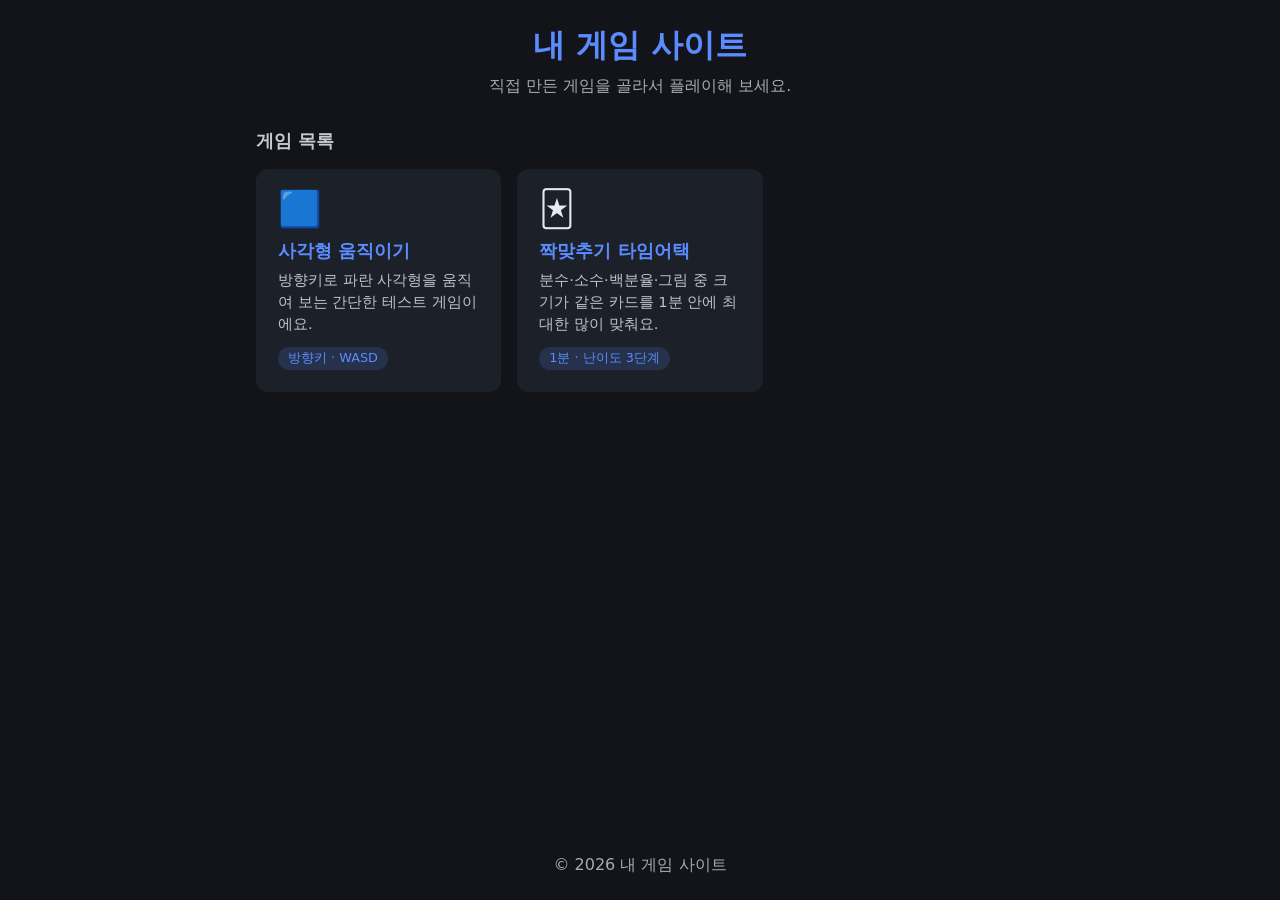
==== index.html @ e2e614ee "Add files via upload" ====
<!DOCTYPE html>
<html lang="ko">
<head>
  <meta charset="UTF-8">
  <meta name="viewport" content="width=device-width, initial-scale=1">
  <title>내 게임 사이트</title>
  <link rel="stylesheet" href="style.css">
</head>
<body>
  <header>
    <h1>내 게임 사이트</h1>
    <p>직접 만든 게임을 골라서 플레이해 보세요.</p>
  </header>

  <main>
    <h2 class="list-title">게임 목록</h2>
    <ul class="game-list">
      <li>
        <a class="game-card" href="square.html">
          <div class="icon">🟦</div>
          <h3>사각형 움직이기</h3>
          <p>방향키로 파란 사각형을 움직여 보는 간단한 테스트 게임이에요.</p>
          <span class="tag">방향키 · WASD</span>
        </a>
      </li>
      <li>
        <a class="game-card" href="card.html">
          <div class="icon">🃏</div>
          <h3>짝맞추기 타임어택</h3>
          <p>분수·소수·백분율·그림 중 크기가 같은 카드를 1분 안에 최대한 많이 맞춰요.</p>
          <span class="tag">1분 · 난이도 3단계</span>
        </a>
      </li>
    </ul>
  </main>

  <footer>
    <p>&copy; 2026 내 게임 사이트</p>
  </footer>
</body>
</html>
---- style.css ----
:root {
  --bg: #12141a;
  --panel: #1c2029;
  --panel-hover: #242a36;
  --text: #e8eaf0;
  --accent: #5b8cff;
}

* { box-sizing: border-box; }

body {
  margin: 0;
  min-height: 100vh;
  display: flex;
  flex-direction: column;
  align-items: center;
  background: var(--bg);
  color: var(--text);
  font-family: system-ui, -apple-system, "Noto Sans KR", sans-serif;
}

a { color: var(--accent); }

header, footer { text-align: center; padding: 24px 16px; }
header h1 { margin: 0 0 8px; color: var(--accent); }
header p, footer p { margin: 0; opacity: 0.7; }

main {
  width: 100%;
  max-width: 800px;
  padding: 0 16px;
  flex: 1;
}

/* ---------- 첫 페이지: 게임 목록 ---------- */
.list-title { margin: 8px 0 16px; font-size: 1.1rem; opacity: 0.85; }

.game-list {
  list-style: none;
  margin: 0;
  padding: 0;
  display: grid;
  grid-template-columns: repeat(auto-fill, minmax(240px, 1fr));
  gap: 16px;
}

.game-card {
  display: block;
  height: 100%;
  padding: 20px;
  border: 2px solid transparent;
  border-radius: 12px;
  background: var(--panel);
  color: var(--text);
  text-decoration: none;
  transition: transform .12s, background .12s, border-color .12s;
}
.game-card:hover,
.game-card:focus-visible {
  background: var(--panel-hover);
  border-color: var(--accent);
  transform: translateY(-3px);
  outline: none;
}
.game-card .icon { font-size: 2.2rem; line-height: 1; margin-bottom: 12px; }
.game-card h3 { margin: 0 0 6px; font-size: 1.15rem; color: var(--accent); }
.game-card p { margin: 0 0 12px; font-size: .92rem; line-height: 1.5; opacity: 0.8; }
.game-card .tag {
  display: inline-block;
  padding: 3px 10px;
  border-radius: 999px;
  background: rgba(91, 140, 255, .16);
  color: var(--accent);
  font-size: .8rem;
}

/* ---------- 게임 페이지 ---------- */
.back-link {
  display: inline-block;
  margin: 4px 0 12px;
  font-size: .95rem;
  text-decoration: none;
}
.back-link:hover { text-decoration: underline; }

.game-page-title { margin: 0 0 12px; font-size: 1.4rem; color: var(--accent); }

.game-frame {
  background: var(--panel);
  border-radius: 12px;
  padding: 12px;
}

/* 화면 크기에 맞춰 게임 캔버스가 줄어들도록 */
canvas {
  display: block;
  width: 100%;
  height: auto;
  border-radius: 8px;
  background: #000;
  outline: none;
  touch-action: none;
}

.game-frame iframe {
  display: block;
  width: 100%;
  height: 900px;
  border: 0;
  border-radius: 8px;
  background: #f3f5f9;
}

.hint { text-align: center; opacity: 0.6; font-size: 14px; }
.open-link { text-align: center; font-size: 14px; margin: 12px 0 0; }
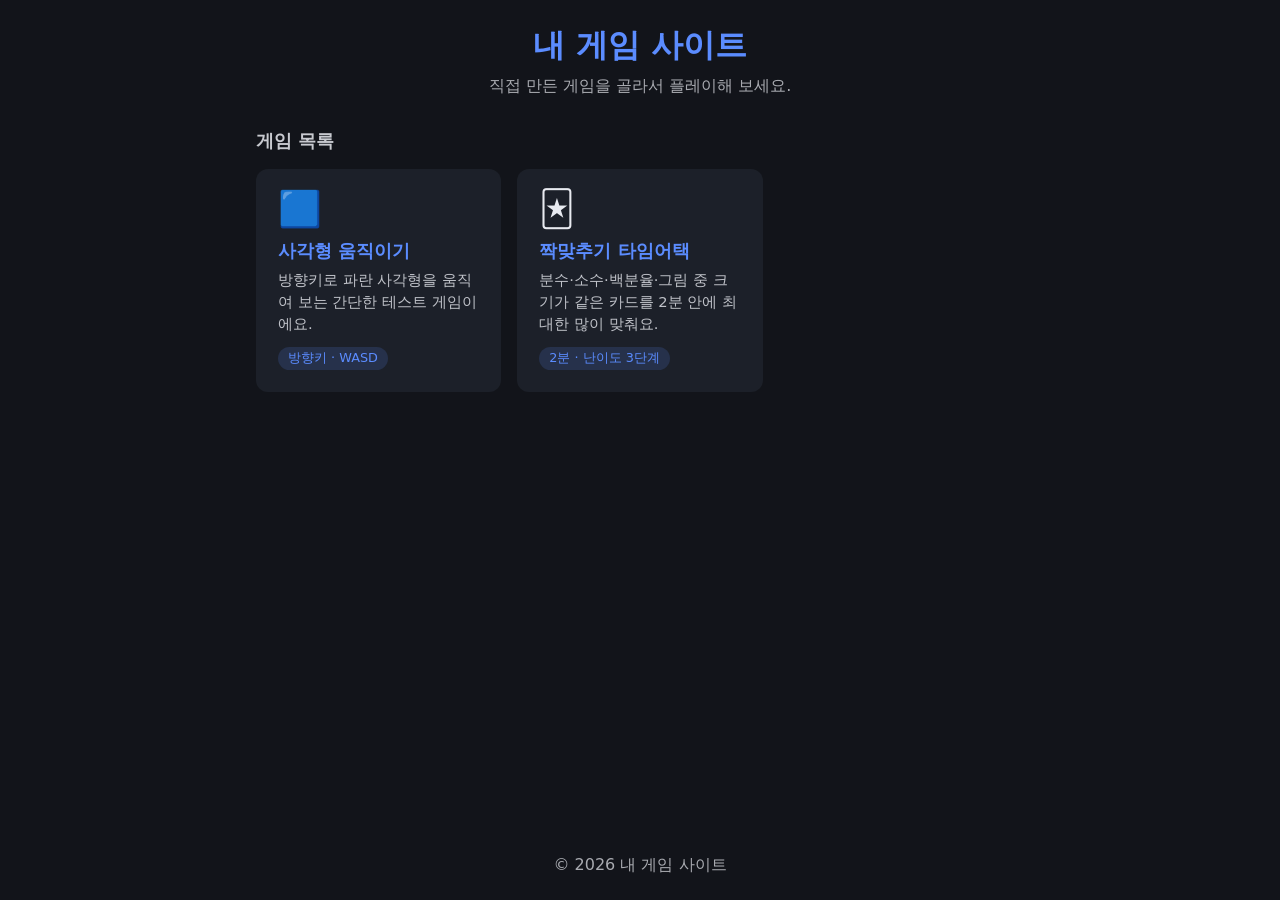
==== commit 0b622aae: "card game. 1min to 2min" ====
--- a/index.html
+++ b/index.html
@@ -27,8 +27,8 @@
         <a class="game-card" href="card.html">
           <div class="icon">🃏</div>
           <h3>짝맞추기 타임어택</h3>
-          <p>분수·소수·백분율·그림 중 크기가 같은 카드를 1분 안에 최대한 많이 맞춰요.</p>
-          <span class="tag">1분 · 난이도 3단계</span>
+          <p>분수·소수·백분율·그림 중 크기가 같은 카드를 2분 안에 최대한 많이 맞춰요.</p>
+          <span class="tag">2분 · 난이도 3단계</span>
         </a>
       </li>
     </ul>
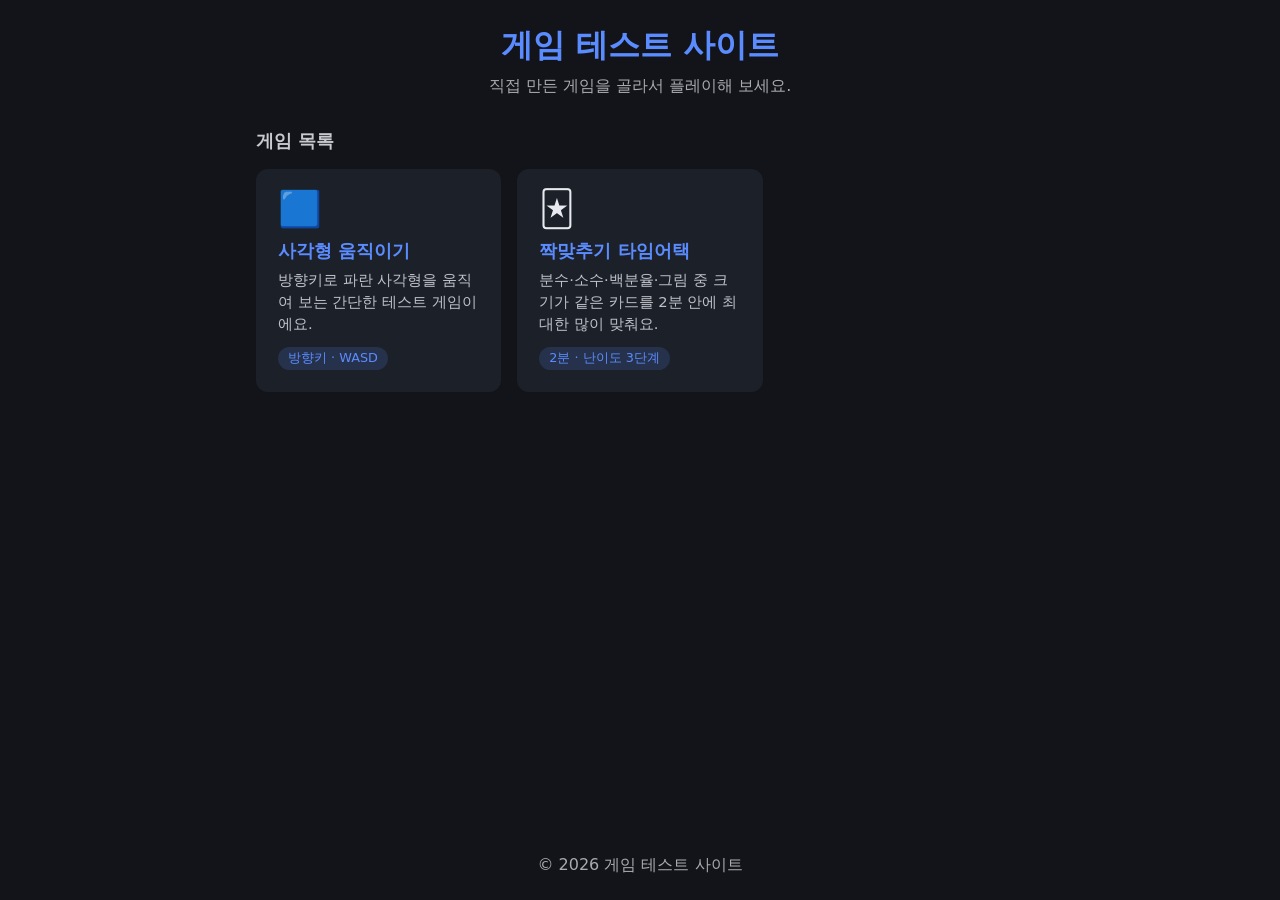
==== commit 669e8ec6: "Update 타이틀" ====
--- a/index.html
+++ b/index.html
@@ -3,12 +3,12 @@
 <head>
   <meta charset="UTF-8">
   <meta name="viewport" content="width=device-width, initial-scale=1">
-  <title>내 게임 사이트</title>
+  <title>게임 테스트 사이트</title>
   <link rel="stylesheet" href="style.css">
 </head>
 <body>
   <header>
-    <h1>내 게임 사이트</h1>
+    <h1>게임 테스트 사이트</h1>
     <p>직접 만든 게임을 골라서 플레이해 보세요.</p>
   </header>
 
@@ -35,7 +35,7 @@
   </main>
 
   <footer>
-    <p>&copy; 2026 내 게임 사이트</p>
+    <p>&copy; 2026 게임 테스트 사이트</p>
   </footer>
 </body>
 </html>
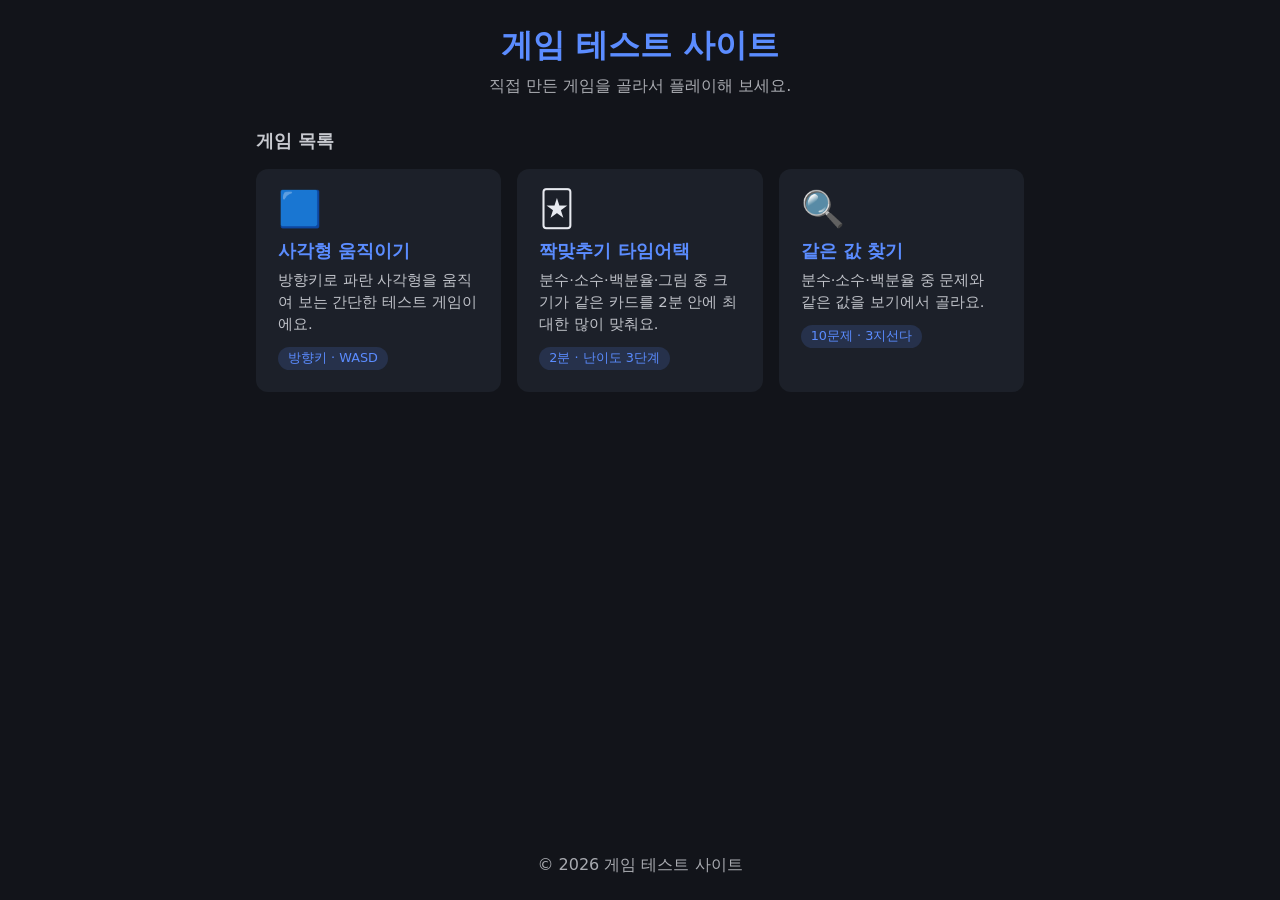
==== commit aa8f162c: "Update 새 게임" ====
--- a/index.html
+++ b/index.html
@@ -31,6 +31,14 @@
           <span class="tag">2분 · 난이도 3단계</span>
         </a>
       </li>
+      <li>
+        <a class="game-card" href="find.html">
+          <div class="icon">🔍</div>
+          <h3>같은 값 찾기</h3>
+          <p>분수·소수·백분율 중 문제와 같은 값을 보기에서 골라요.</p>
+          <span class="tag">10문제 · 3지선다</span>
+        </a>
+      </li>
     </ul>
   </main>
 
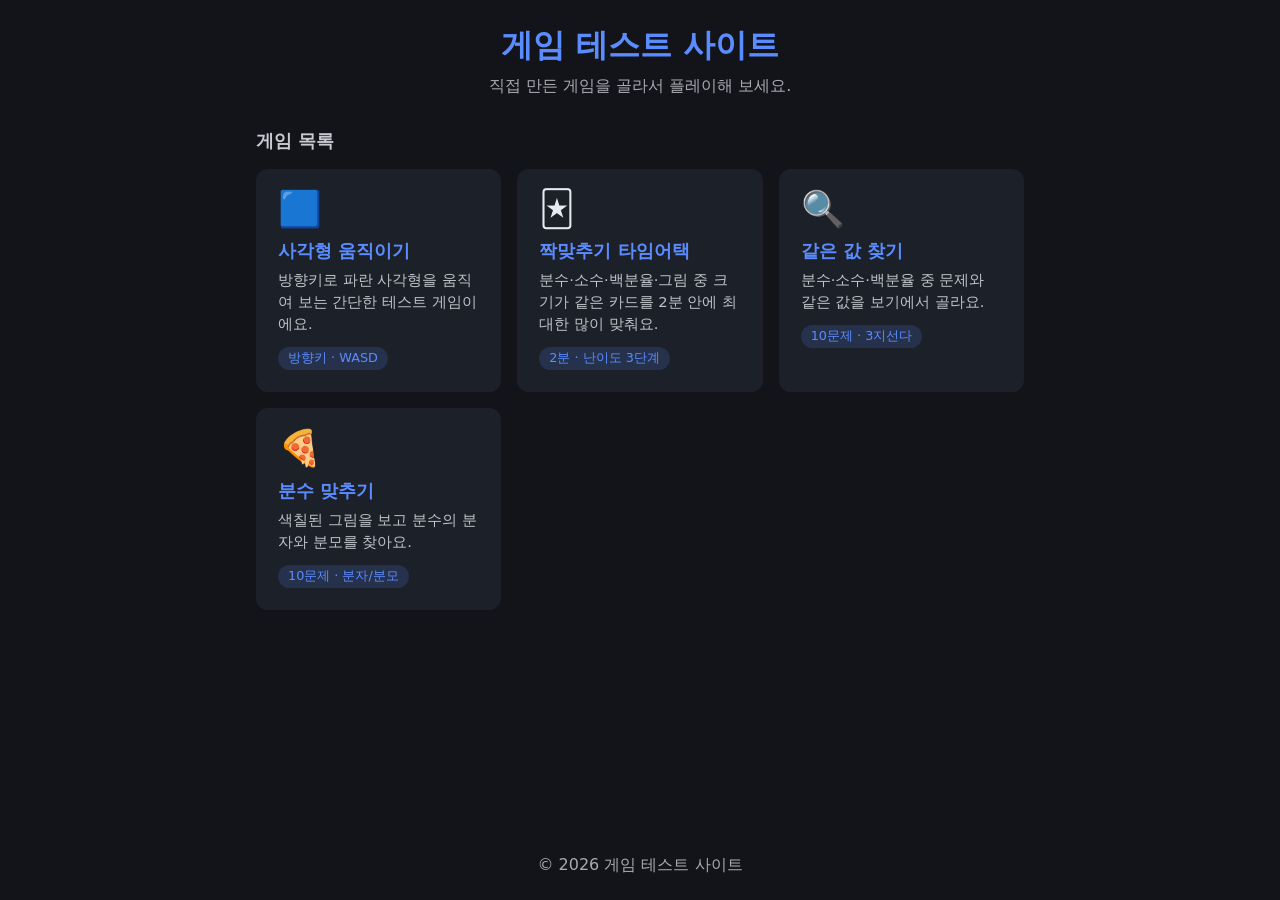
==== commit 2e63cd76: "Update 새 게임" ====
--- a/index.html
+++ b/index.html
@@ -39,6 +39,14 @@
           <span class="tag">10문제 · 3지선다</span>
         </a>
       </li>
+      <li>
+        <a class="game-card" href="fraction.html">
+          <div class="icon">🍕</div>
+          <h3>분수 맞추기</h3>
+          <p>색칠된 그림을 보고 분수의 분자와 분모를 찾아요.</p>
+          <span class="tag">10문제 · 분자/분모</span>
+        </a>
+      </li>
     </ul>
   </main>
 
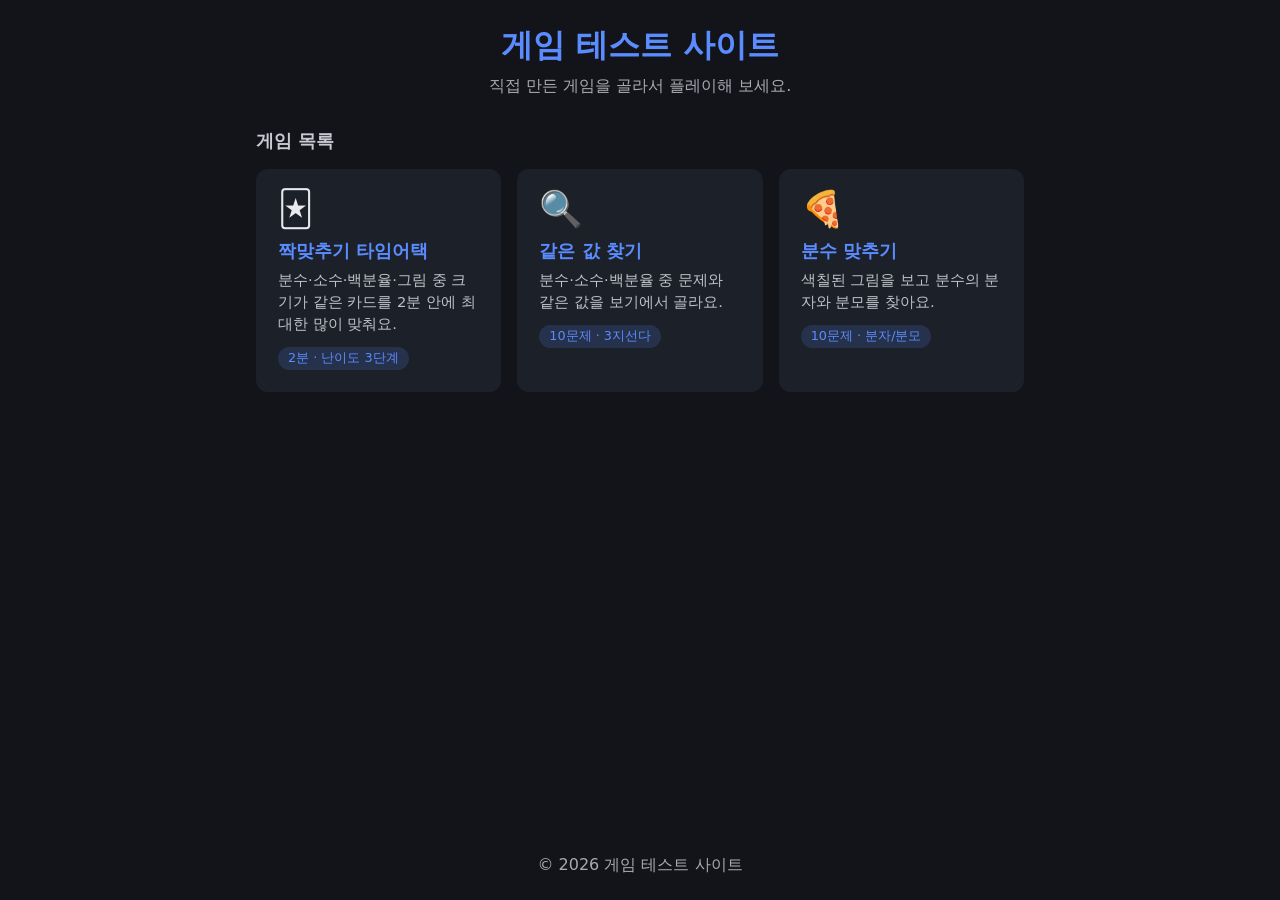
==== commit 140c4531: "square game deleted" ====
--- a/index.html
+++ b/index.html
@@ -15,14 +15,6 @@
   <main>
     <h2 class="list-title">게임 목록</h2>
     <ul class="game-list">
-      <li>
-        <a class="game-card" href="square.html">
-          <div class="icon">🟦</div>
-          <h3>사각형 움직이기</h3>
-          <p>방향키로 파란 사각형을 움직여 보는 간단한 테스트 게임이에요.</p>
-          <span class="tag">방향키 · WASD</span>
-        </a>
-      </li>
       <li>
         <a class="game-card" href="card.html">
           <div class="icon">🃏</div>
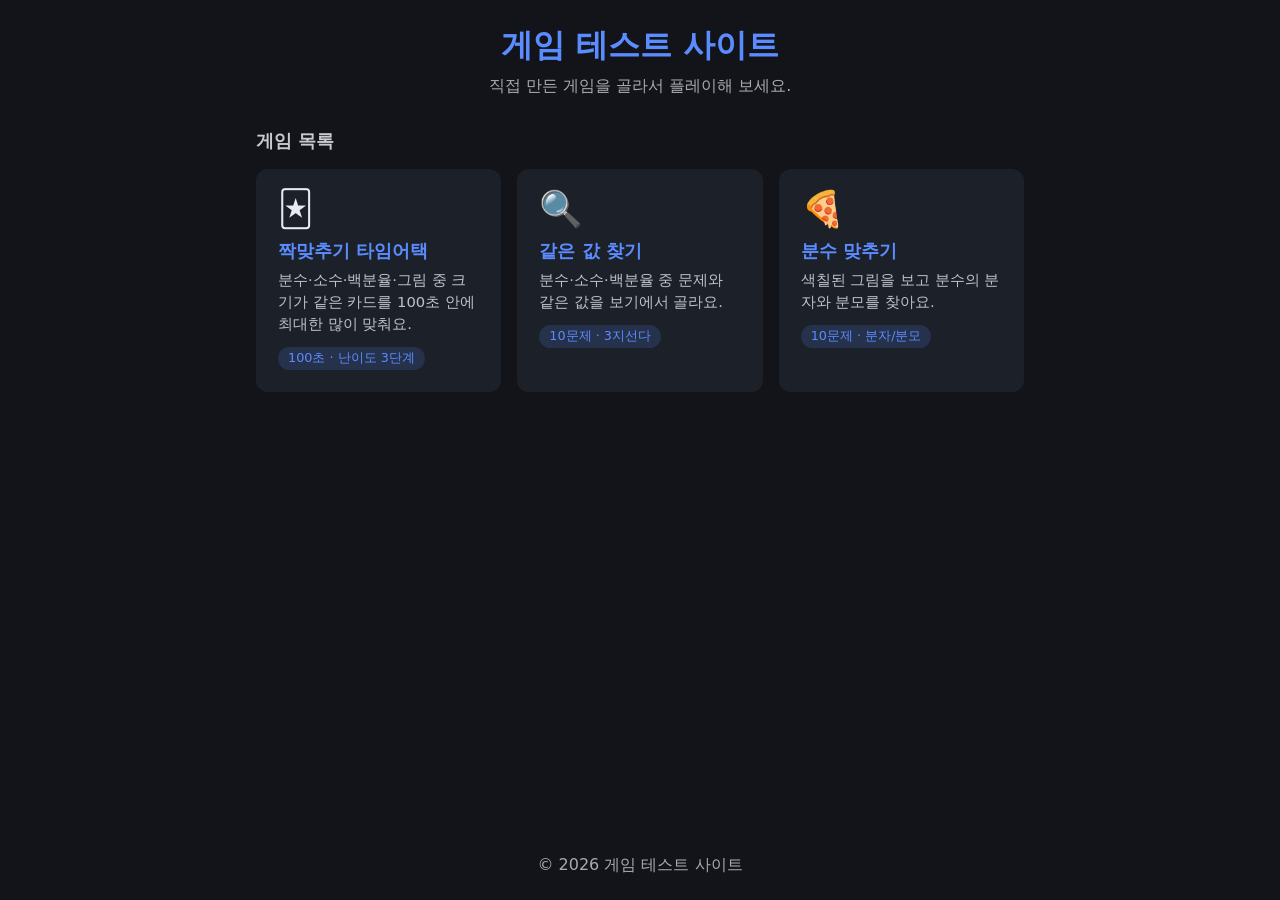
==== commit e0aba256: "Add files via upload" ====
--- a/index.html
+++ b/index.html
@@ -19,8 +19,8 @@
         <a class="game-card" href="card.html">
           <div class="icon">🃏</div>
           <h3>짝맞추기 타임어택</h3>
-          <p>분수·소수·백분율·그림 중 크기가 같은 카드를 2분 안에 최대한 많이 맞춰요.</p>
-          <span class="tag">2분 · 난이도 3단계</span>
+          <p>분수·소수·백분율·그림 중 크기가 같은 카드를 100초 안에 최대한 많이 맞춰요.</p>
+          <span class="tag">100초 · 난이도 3단계</span>
         </a>
       </li>
       <li>
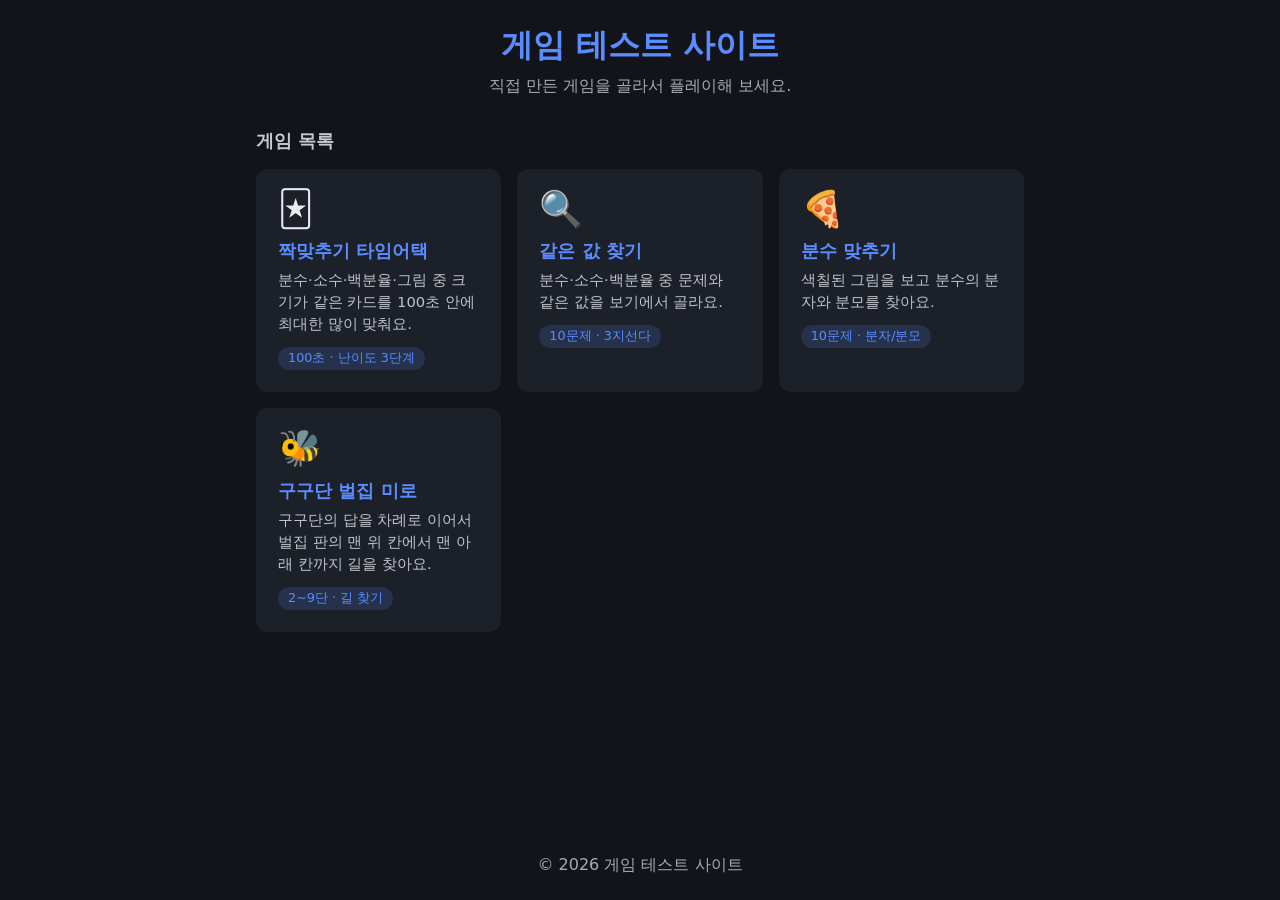
==== commit bd03a8db: "Add files via upload" ====
--- a/index.html
+++ b/index.html
@@ -39,6 +39,14 @@
           <span class="tag">10문제 · 분자/분모</span>
         </a>
       </li>
+      <li>
+        <a class="game-card" href="maze.html">
+          <div class="icon">🐝</div>
+          <h3>구구단 벌집 미로</h3>
+          <p>구구단의 답을 차례로 이어서 벌집 판의 맨 위 칸에서 맨 아래 칸까지 길을 찾아요.</p>
+          <span class="tag">2~9단 · 길 찾기</span>
+        </a>
+      </li>
     </ul>
   </main>
 
